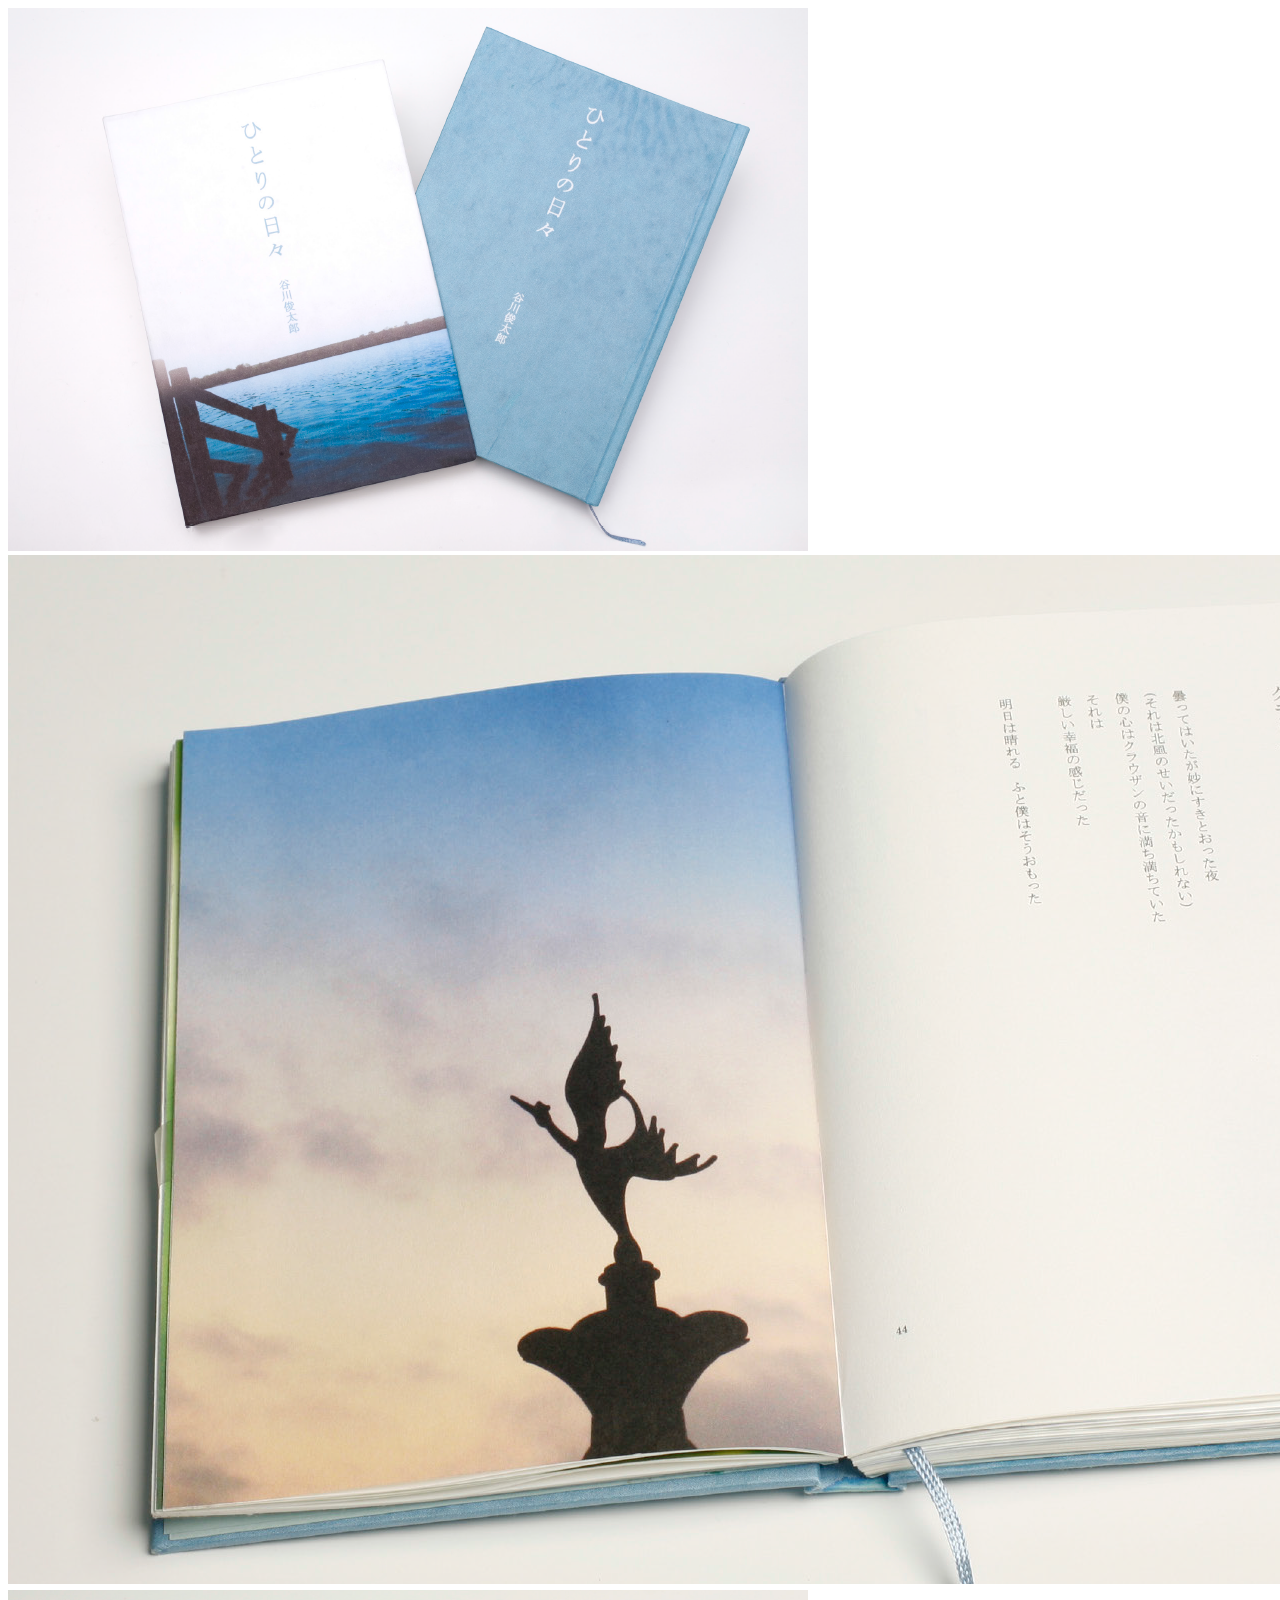
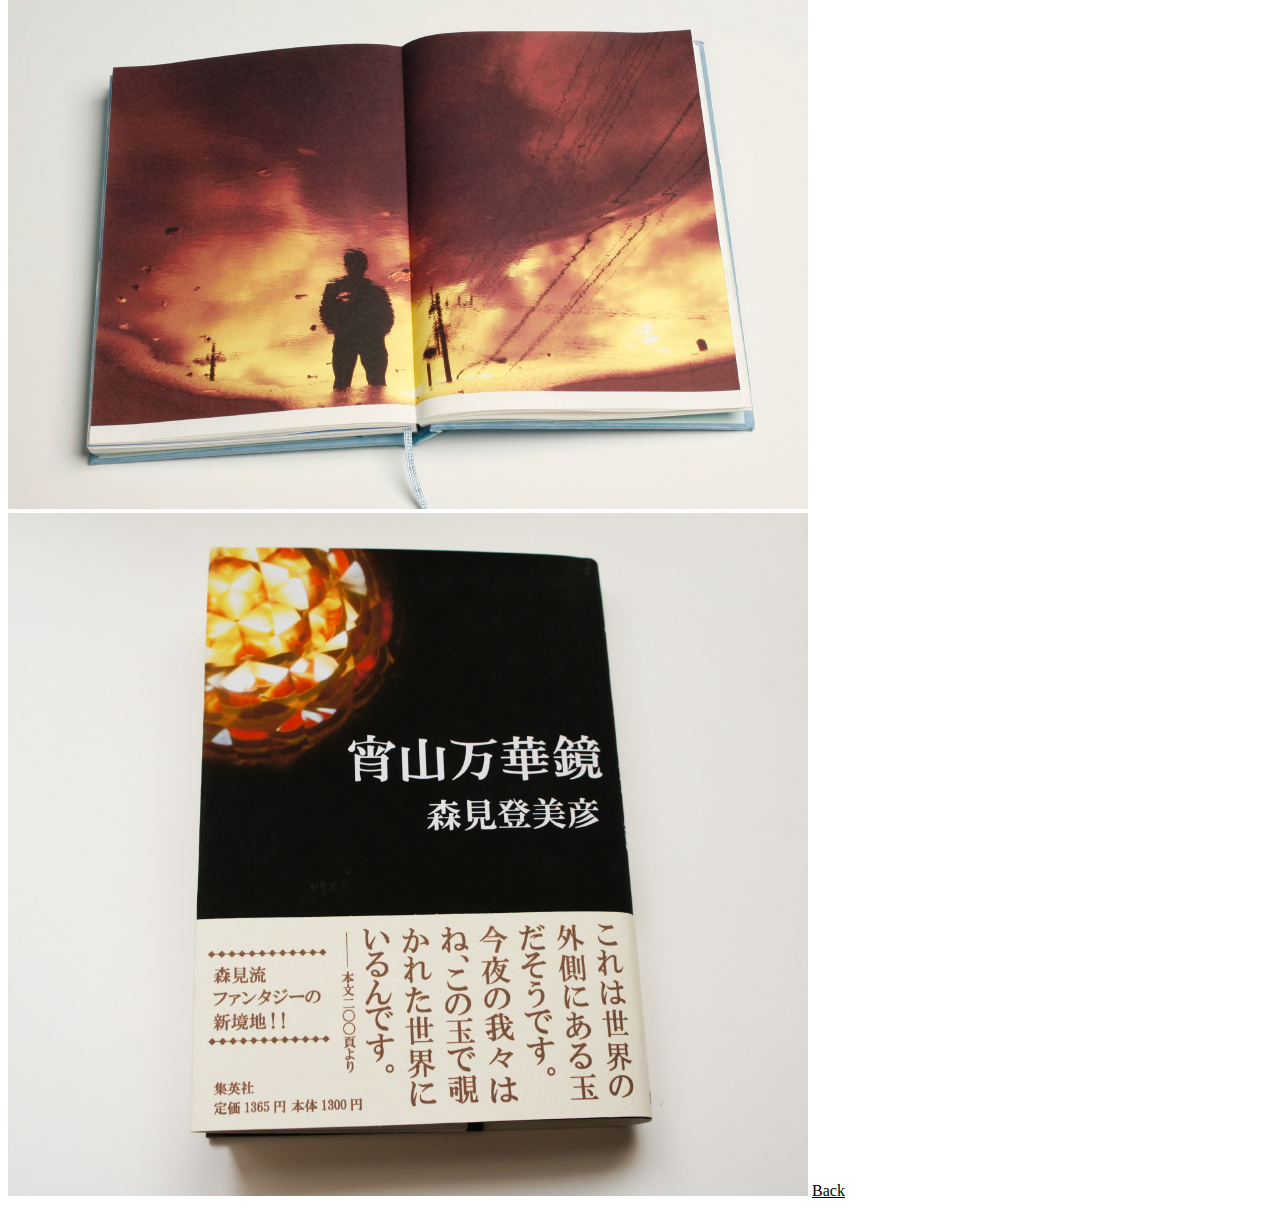
==== 1edi.html @ b9733068 "iro" ====
<!doctype html>
<html lang="ja">

<head>
<meta charset="UTF-8">
	<title>UCHIYAMA SAKI</title>
	<link rel="stylesheet" type="text/css" href="ref/css/style.css" media="all" />
	<script type="text/javascript" src="http://typesquare.com/accessor/script/typesquare.js?jWWNGq3BytY%3D" charset="utf-8"></script>
</head>

<body>
<img src="img/book/hitori.png" alt="一人の日々表紙"　/>
<img src="img/book/hitori_tori.png" alt="一人の日々_鳥"　/>
<img src="img/book/hitori_mizutamari.png" alt="一人の日々_水たまり"　/>
<img src="img/book/yoiyama.png" alt="宵山万華鏡表紙"　/>

<a href="index.html">Back</a>

</body>

</html>
---- ref/css/style.css ----
@import "_normalize";

h1{font-family:"learning-curve-dashed";
   /*font-weight: normal;*/
   font-size: 10em;
   /*font-weight: 600;*/
   margin-left: 100px;

}



h2{font-family: "新ゴ L";
   margin-left: 120px;
   margin-bottom: 0;
   
}   

ul li{list-style-type: none;
   
   font-size: 30px;
   margin-left: 80px;
   line-height: 30px;
   display: inline;
   position: inside;
   text-decoration: none;
　　
}

ul li a{line-height: 100px;
　　
}
ul li#mail{   
   font-size: 20px;
   list-style-image: url("img/mailmark.png");
   
}

address {
	display: inline;
	font-style: normal;
}

a:link{color:black;}
a:visited{color:black;}
a:hover{background-color:#a4ecee;}

a.yellow:hover{background-color:#fff700;}
a.orange:hover{background-color:#ff963a;}



.menue{font-family:"museo-sans";
	
}

/*.menue ul li #mail{list-style-type: none;
   
   font-size: 5px;
   margin-left: 80px;
   line-height: 30px;
   display: inline;
   position: inside;
   text-decoration: none;}
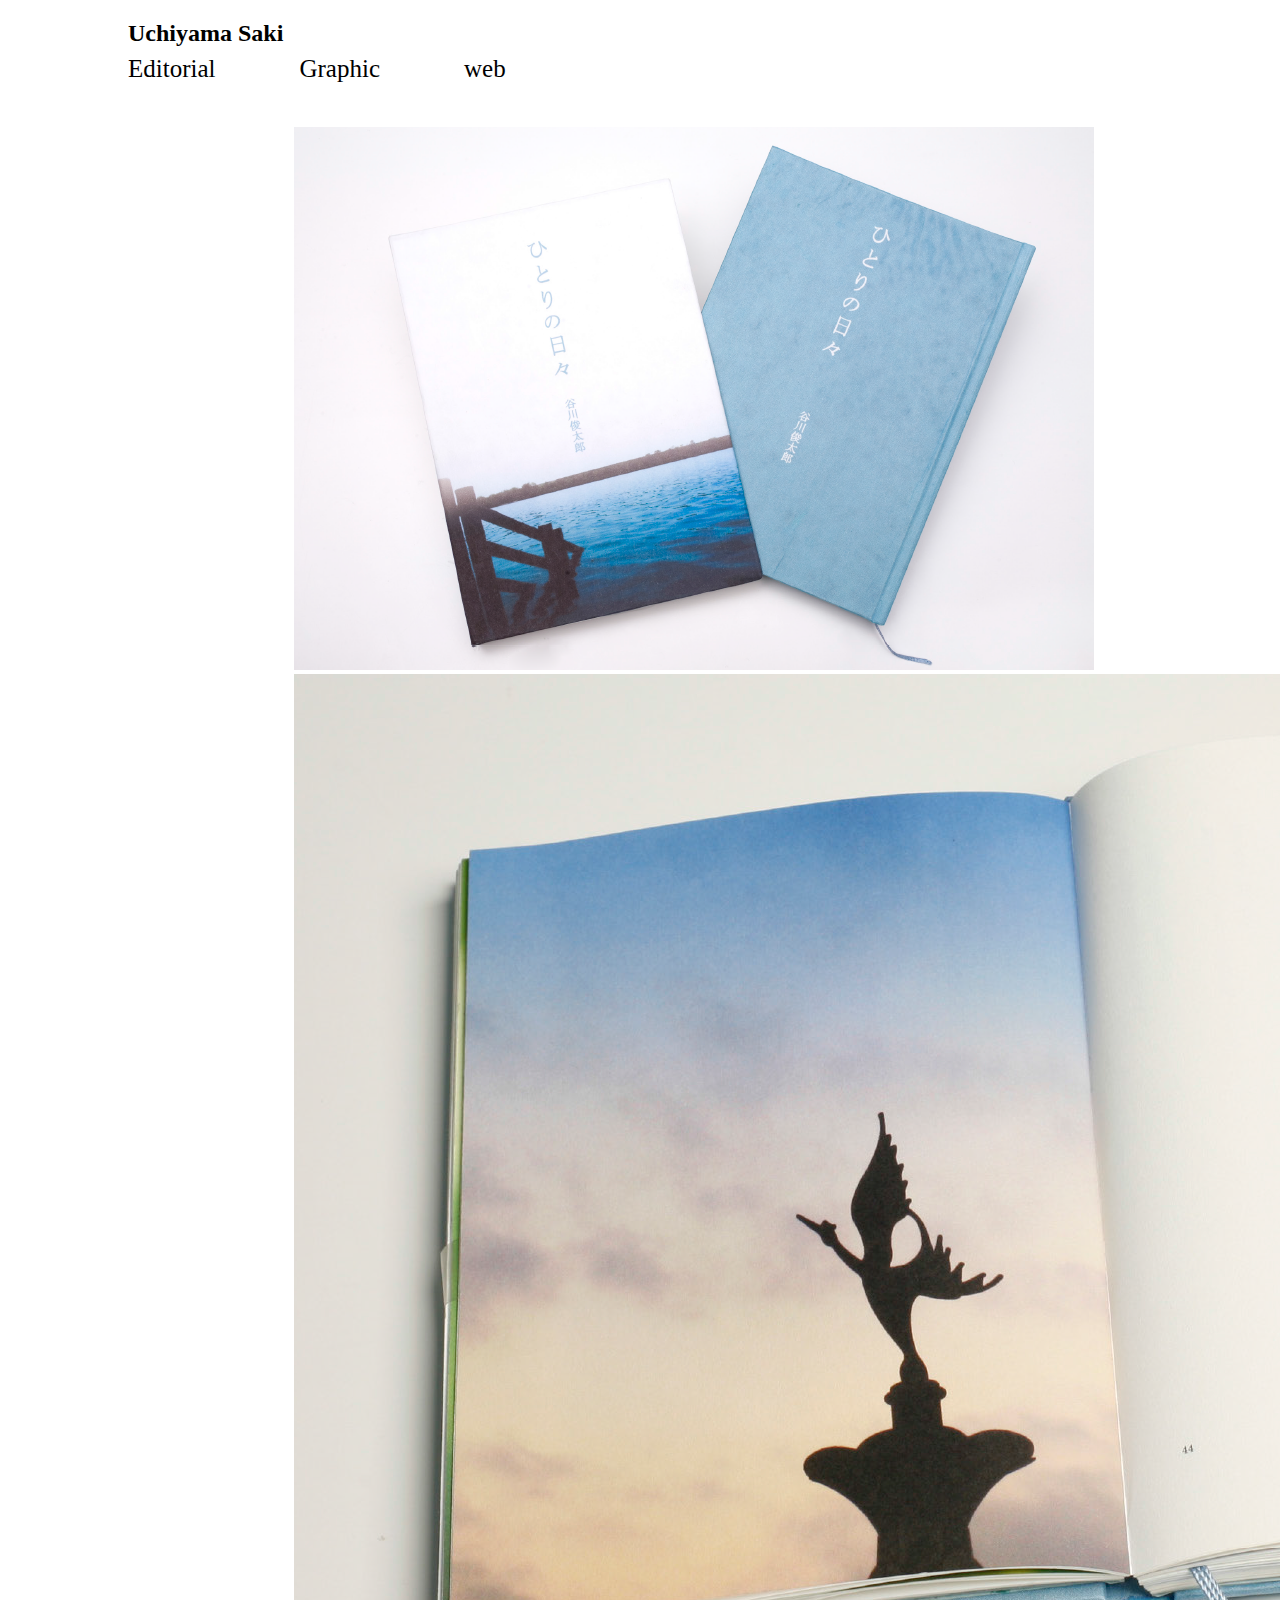
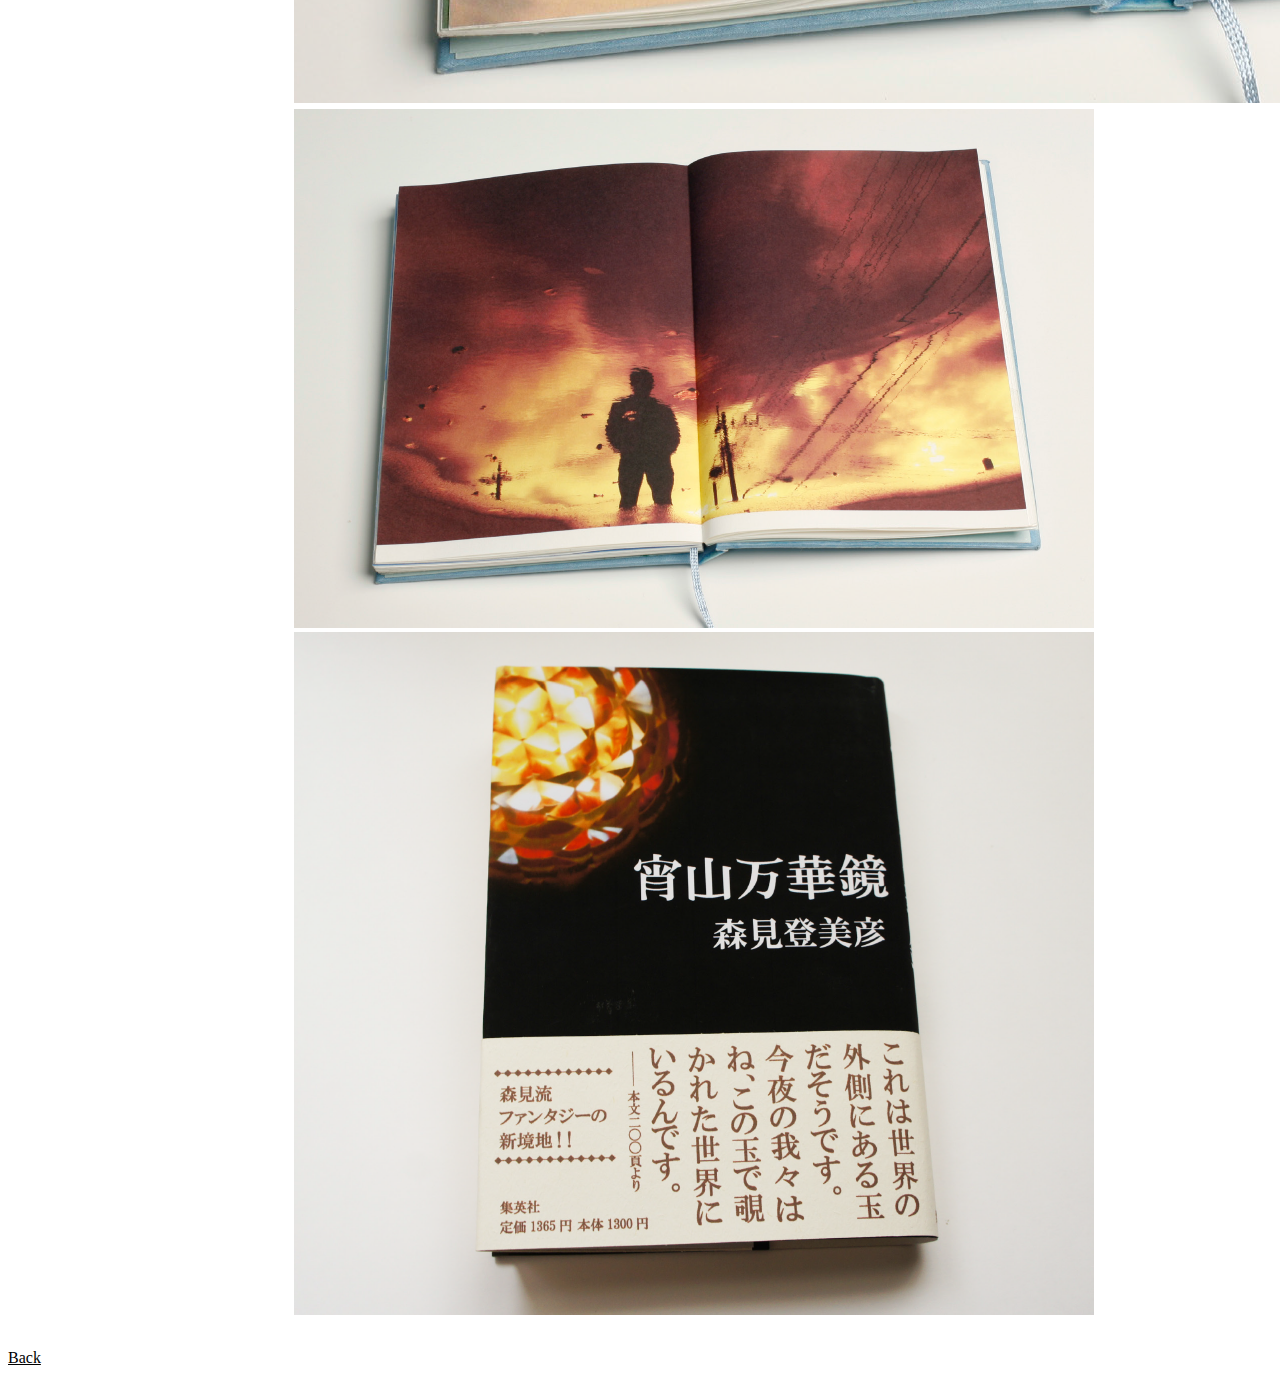
==== commit 82087326: "クラス" ====
--- a/1edi.html
+++ b/1edi.html
@@ -9,10 +9,21 @@
 </head>
 
 <body>
+<div id="sidebar"><h2>Uchiyama Saki</h2>
+	<ul>
+	<li>Editorial</li>
+	<li>Graphic</li>
+	<li>web</li>
+	</ul>
+</div>
+
+<div id="main">
 <img src="img/book/hitori.png" alt="一人の日々表紙"　/>
 <img src="img/book/hitori_tori.png" alt="一人の日々_鳥"　/>
 <img src="img/book/hitori_mizutamari.png" alt="一人の日々_水たまり"　/>
 <img src="img/book/yoiyama.png" alt="宵山万華鏡表紙"　/>
+
+</div>
 
 <a href="index.html">Back</a>
 
--- a/ref/css/style.css
+++ b/ref/css/style.css
@@ -2,25 +2,28 @@
 
 h1{font-family:"learning-curve-dashed";
    /*font-weight: normal;*/
-   font-size: 10em;
-   /*font-weight: 600;*/
-   margin-left: 100px;
+   font-size: 7em;
+   font-weight: 300px;
+   margin-top: 30px;
+   margin-bottom:-10px;
+   margin-left: 15px;
 
 }
 
-
-
-h2{font-family: "新ゴ L";
+h2{font-family: "learning-curve-dashed";
    margin-left: 120px;
    margin-bottom: 0;
    
 }   
 
+
+   
+   
 ul li{list-style-type: none;
    
-   font-size: 30px;
+   font-size: 25px;
    margin-left: 80px;
-   line-height: 30px;
+   line-height: 10px;
    display: inline;
    position: inside;
    text-decoration: none;
@@ -30,6 +33,7 @@
 ul li a{line-height: 100px;
 　　
 }
+
 ul li#mail{   
    font-size: 20px;
    list-style-image: url("img/mailmark.png");
@@ -46,21 +50,119 @@
 a:hover{background-color:#a4ecee;}
 
 a.yellow:hover{background-color:#fff700;}
-a.orange:hover{background-color:#ff963a;}
+a.pink:hover{background-color:#ff6bab;}
+a.orange:hover{background-color:#ffab00;}
+a.white:hover{none;}
 
+
+#container {}
+.contents {
+	margin: 0 auto;
+	width: 960px;
+}
+
+#edi{display:inline;
+    position: relative;
+    top: 75px;
+	left: 28px;
+}
+
+#gra{display:inline;
+    position: relative;
+    top: 75px;
+	left: 150px;
+}
+
+#web{display:inline;
+    position: relative;
+    top: 75px;
+	left: 265px;
+}
+
+ul.foot{font-family:"museo-sans";
+	position: relative;
+	left: 120px;
+	padding-left: 10px;
+	padding-right:0px;
+	
+}
+
+
+ul.ie{margin-top:10px;
+	  margin-bottom: 0px;
+}
+
+ul.ie a:hover {
+	background: none;
+}
+ul.ie a{text-decoration: none;}
+
+#ie1{display:inline;
+    position: relative;
+	top:52px;
+	left:31px;
+}
+#ie2{display:inline;
+    position: relative;
+	top:50px;
+	left:158px;
+}
+#ie3{display:inline;
+	position: relative;
+	top:52px;
+	left:285px;
+}
+
+#idyama{margin-top:0px;
+}
 
 
 .menue{font-family:"museo-sans";
 	
 }
 
-/*.menue ul li #mail{list-style-type: none;
-   
-   font-size: 5px;
-   margin-left: 80px;
-   line-height: 30px;
-   display: inline;
-   position: inside;
-   text-decoration: none;}
+
+ul.foot{font-family:"museo-sans";
+	text-decoration: none;
+	
+	}
+	
+ul.foot a{text-decoration: none;
+}
+
+.copy{font-size:15px;
+	display:inline;
+}
 
 
+.hitori1{margin:0　0　50px　0;
+	 
+}
+
+a.facebook{font-size: 20px;
+     
+}
+a.facebook:hover{background-color:#ffffff;
+	
+}
+
+
+
+   
+---------------------------------------------
+#sidebar{position: fixed;
+	width: 256px;
+	text-align: left;
+	height: 100%;
+	top: 0;
+    left: 0;
+    padding-top: 30px;
+}
+    
+    
+#main{margin-left: 256px;
+	padding: 30px;
+	
+}
+
+
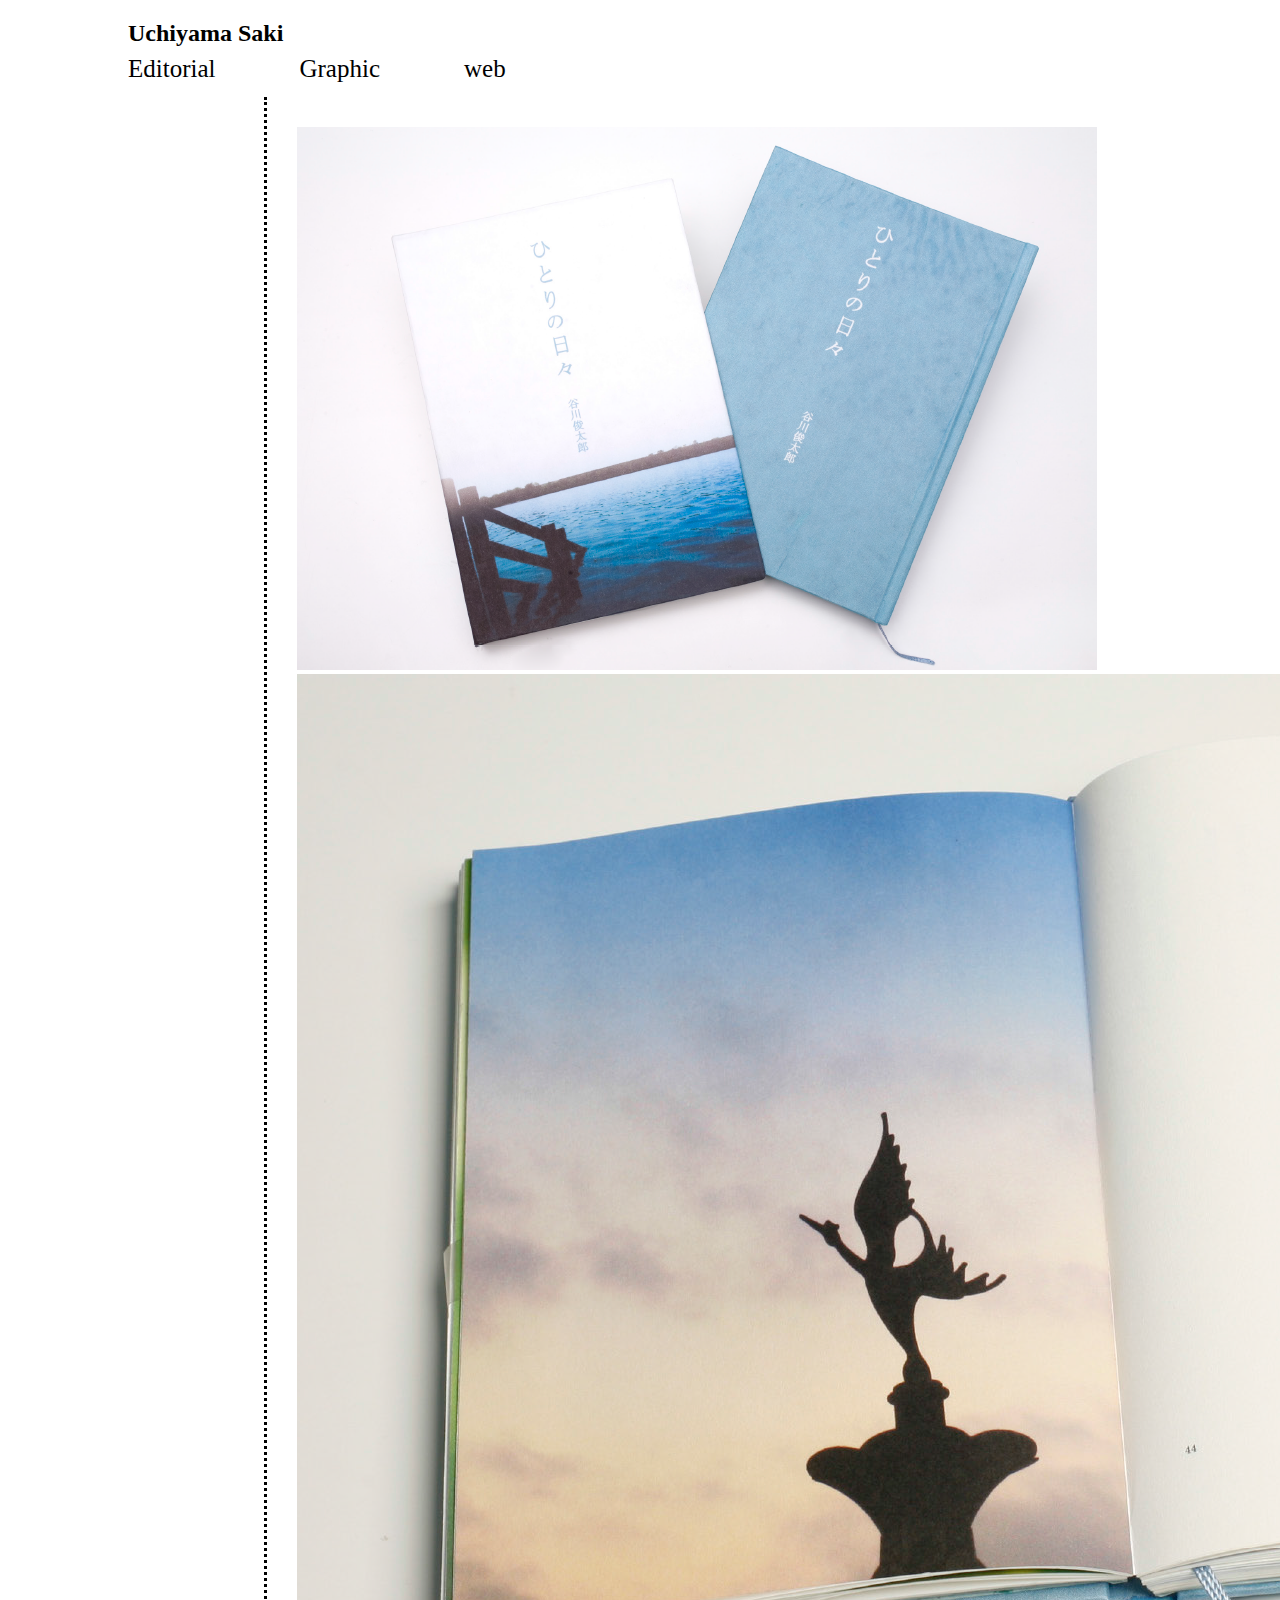
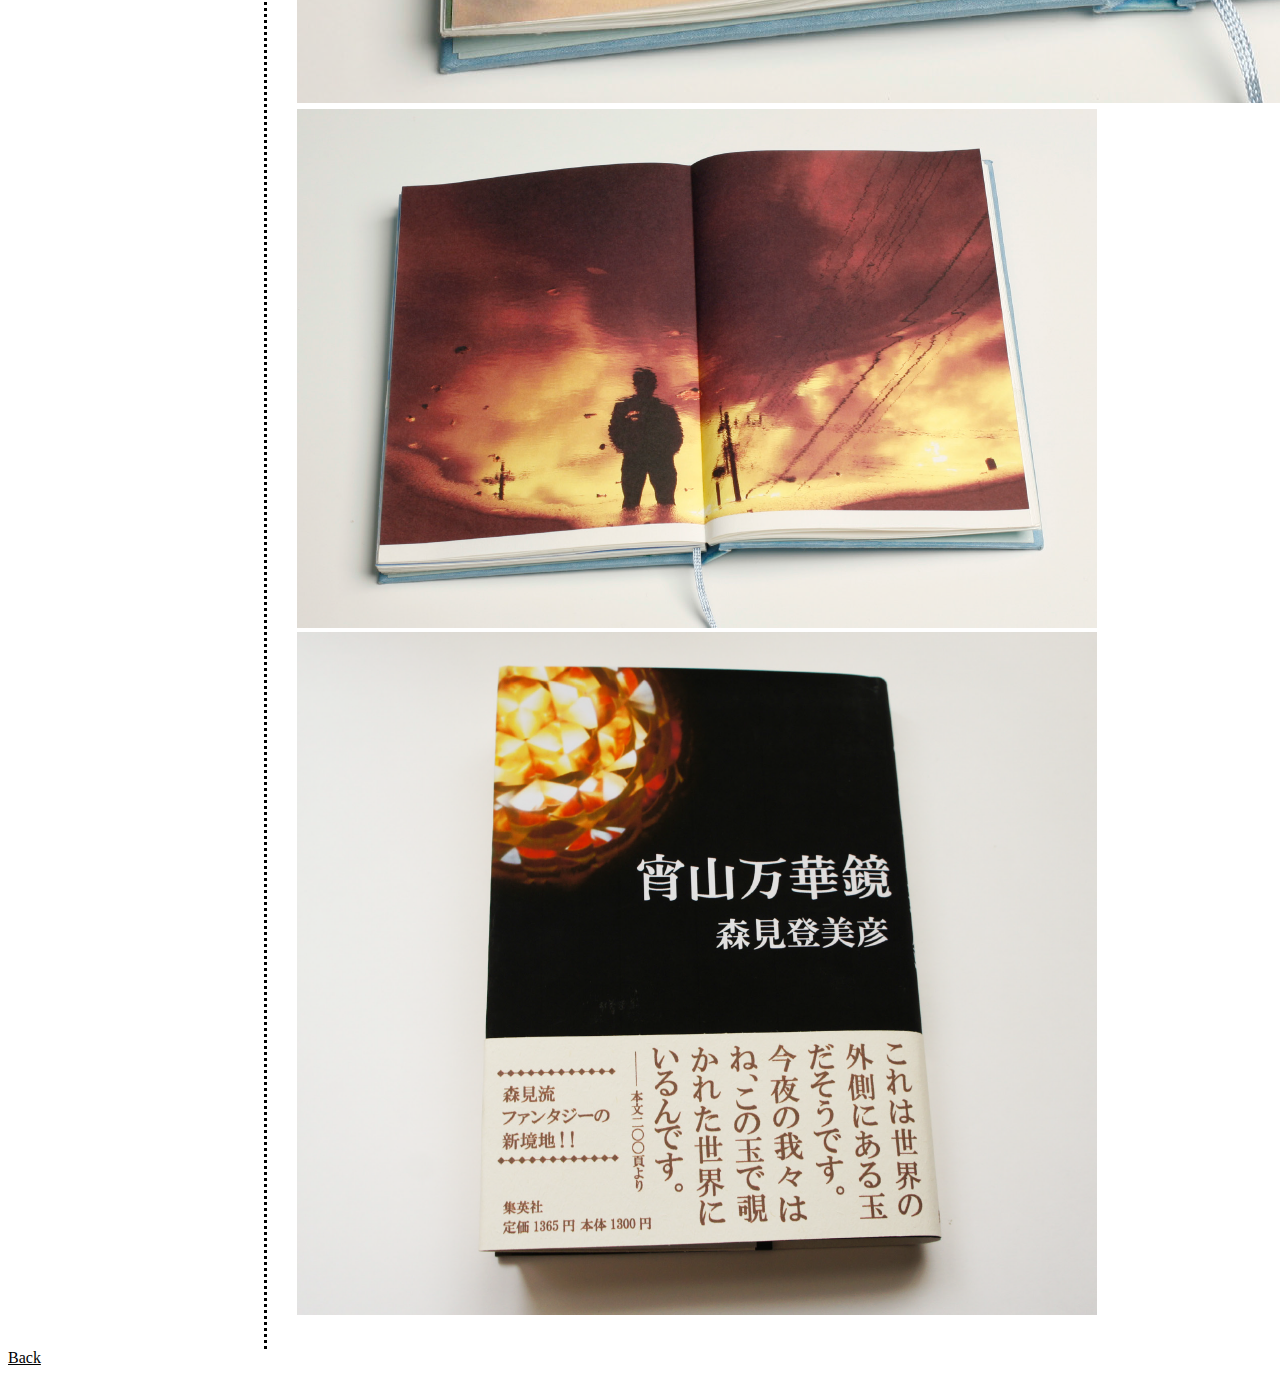
==== commit ad0f278c: "点線" ====
--- a/1edi.html
+++ b/1edi.html
@@ -9,8 +9,9 @@
 </head>
 
 <body>
-<div id="sidebar"><h2>Uchiyama Saki</h2>
-	<ul>
+<div id="sidebar">
+	<h2>Uchiyama Saki</h2>
+	<ul id="contents">
 	<li>Editorial</li>
 	<li>Graphic</li>
 	<li>web</li>
--- a/ref/css/style.css
+++ b/ref/css/style.css
@@ -146,6 +146,7 @@
 	
 }
 
+ul#contents{displaay:block;}
 
 
    
@@ -162,6 +163,7 @@
     
 #main{margin-left: 256px;
 	padding: 30px;
+	border-left-style:dotted;
 	
 }
 
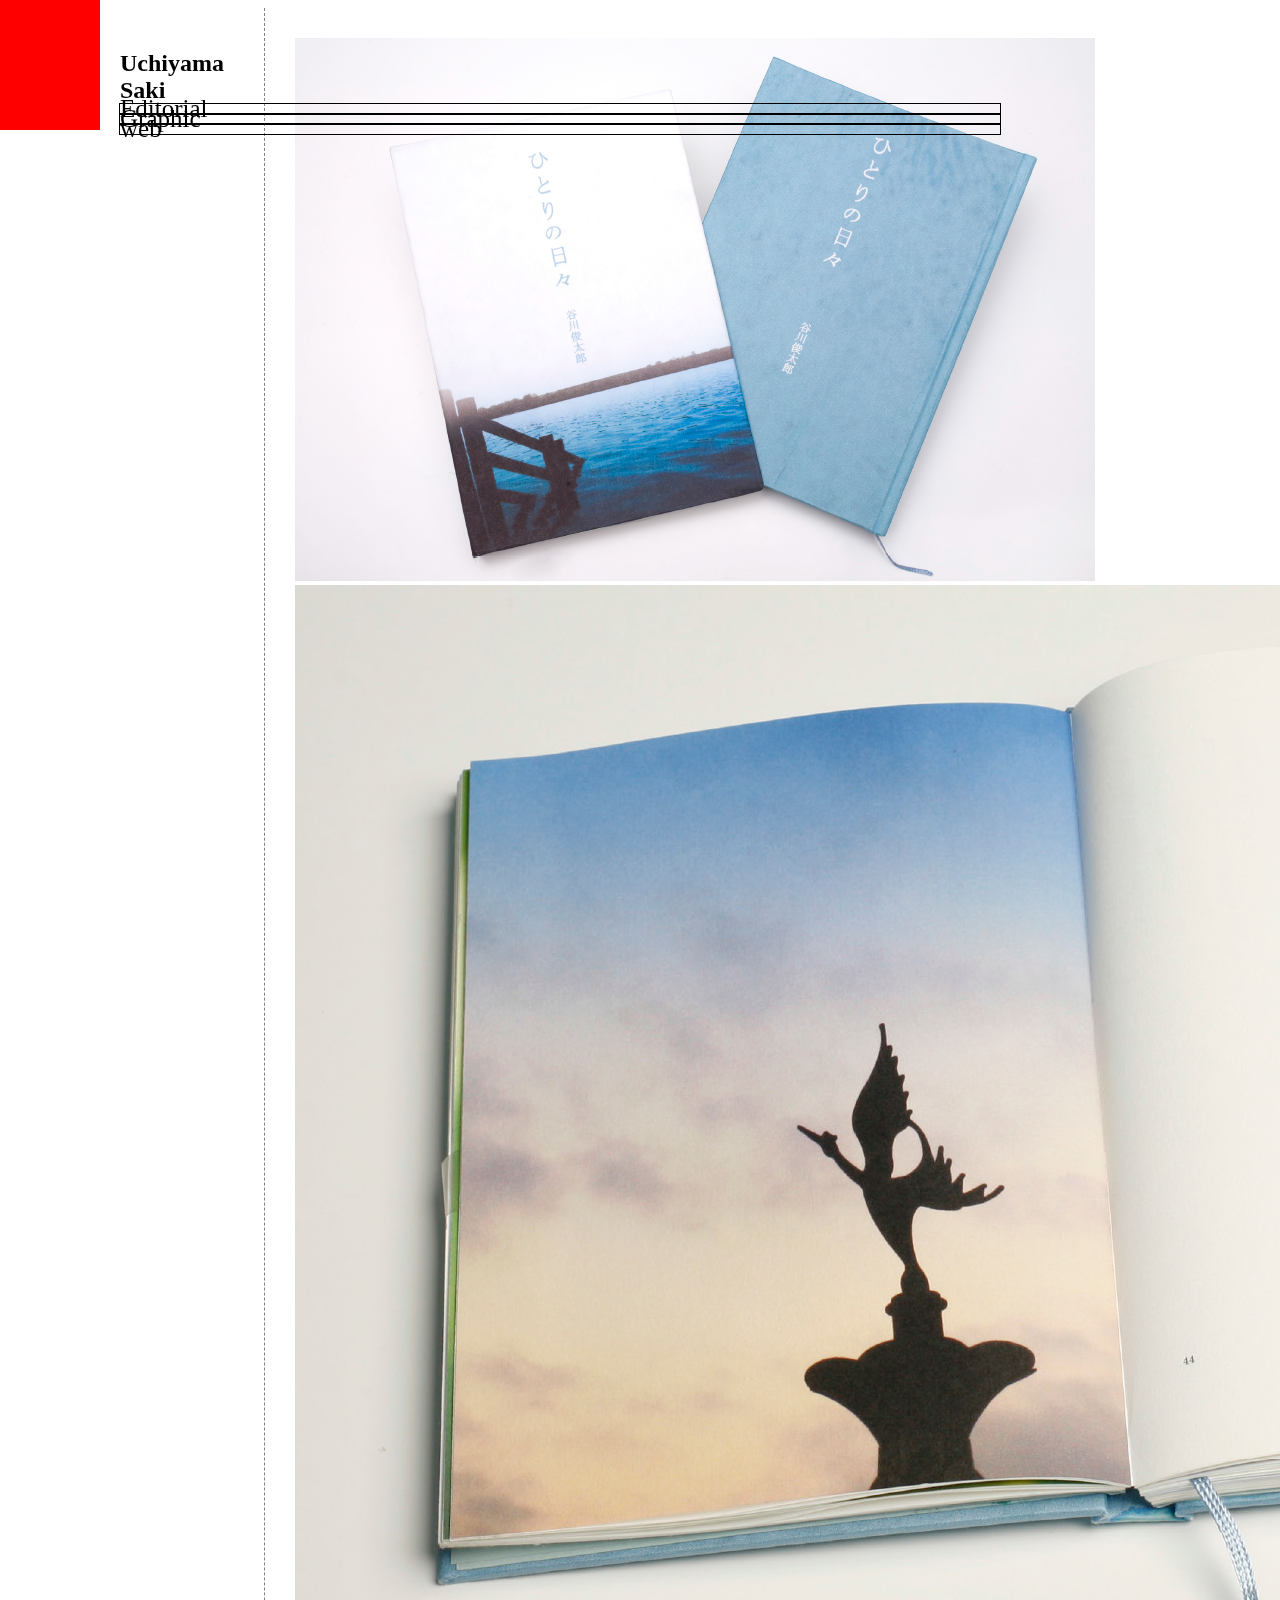
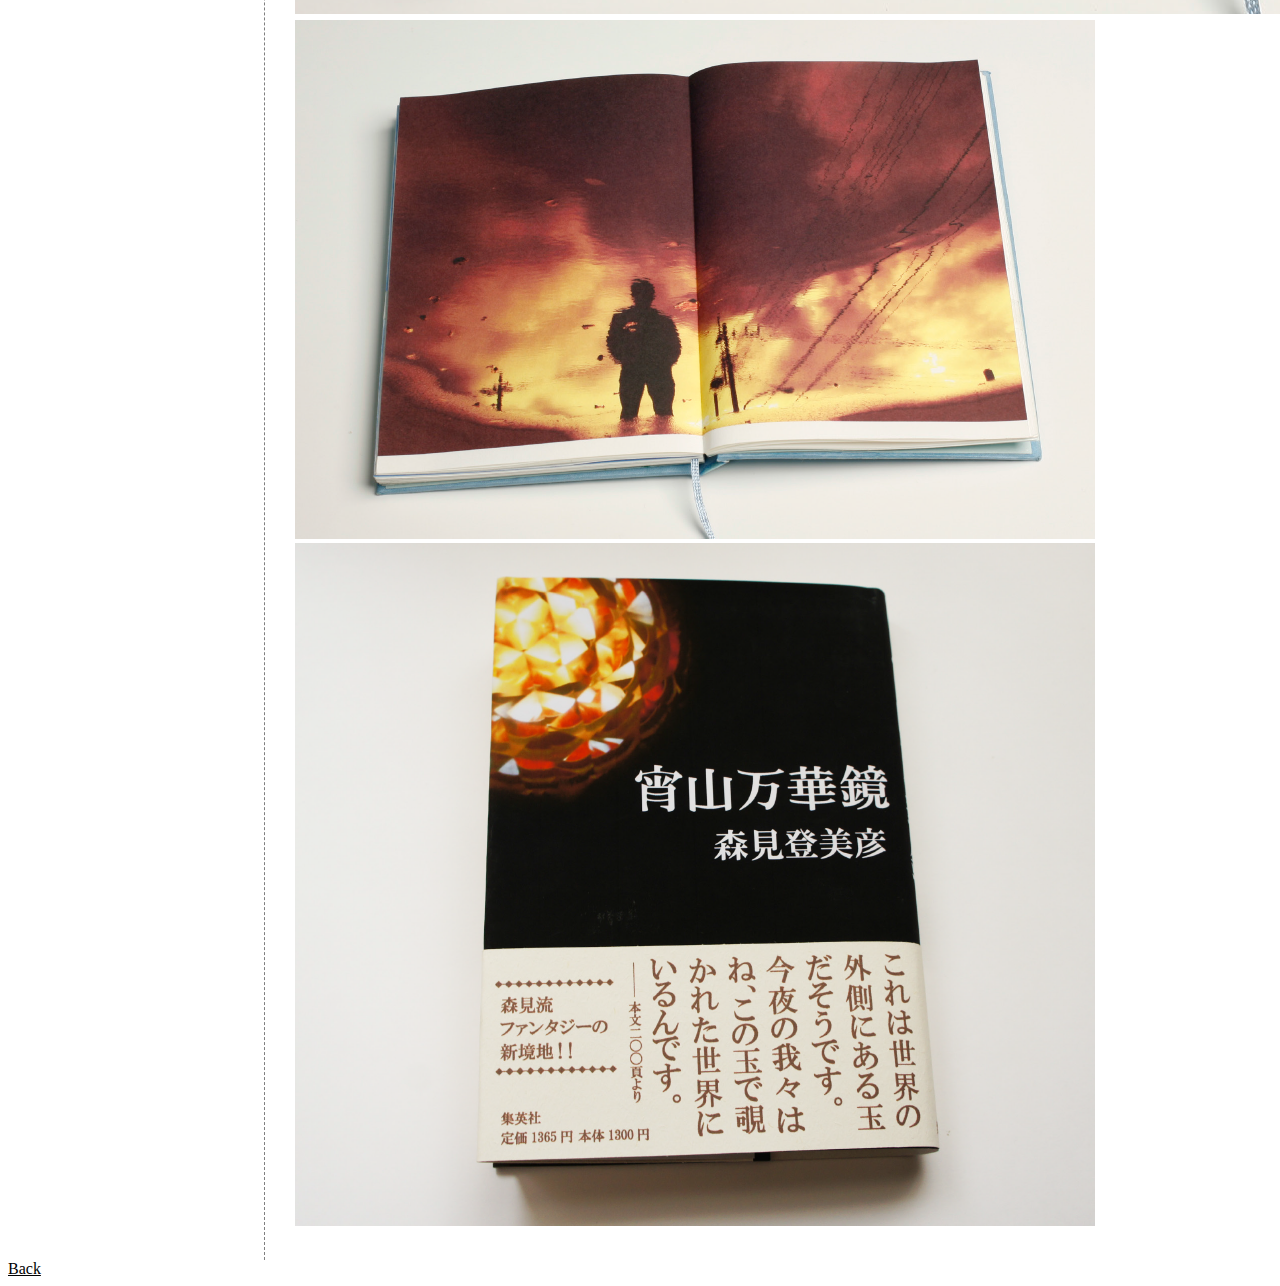
==== commit 90bbf8e5: "title size" ====
--- a/1edi.html
+++ b/1edi.html
@@ -9,16 +9,16 @@
 </head>
 
 <body>
-<div id="sidebar">
+<div class="sidebar">
 	<h2>Uchiyama Saki</h2>
-	<ul id="contents">
+	<ul class="contents">
 	<li>Editorial</li>
 	<li>Graphic</li>
 	<li>web</li>
 	</ul>
 </div>
 
-<div id="main">
+<div class="main">
 <img src="img/book/hitori.png" alt="一人の日々表紙"　/>
 <img src="img/book/hitori_tori.png" alt="一人の日々_鳥"　/>
 <img src="img/book/hitori_mizutamari.png" alt="一人の日々_水たまり"　/>
--- a/ref/css/style.css
+++ b/ref/css/style.css
@@ -3,7 +3,7 @@
 h1{font-family:"learning-curve-dashed";
    /*font-weight: normal;*/
    font-size: 7em;
-   font-weight: 300px;
+   font-weight: 200px;
    margin-top: 30px;
    margin-bottom:-10px;
    margin-left: 15px;
@@ -27,11 +27,10 @@
    display: inline;
    position: inside;
    text-decoration: none;
-　　
 }
 
 ul li a{line-height: 100px;
-　　
+
 }
 
 ul li#mail{   
@@ -135,7 +134,7 @@
 }
 
 
-.hitori1{margin:0　0　50px　0;
+.hitori1{margin:0 0 50px 0;
 	 
 }
 
@@ -146,25 +145,32 @@
 	
 }
 
-ul#contents{displaay:block;}
+.contents li{display:list-item;	outline: 1px solid black;
+}
 
 
    
----------------------------------------------
-#sidebar{position: fixed;
+/*---------------------------------------------*/
+.sidebar{
+	
+	position: fixed;
 	width: 256px;
 	text-align: left;
 	height: 100%;
 	top: 0;
     left: 0;
     padding-top: 30px;
+    background-color: red;
+    width: 100px;
+    height: 100px;
 }
     
     
-#main{margin-left: 256px;
+.main{margin-left: 256px;
 	padding: 30px;
-	border-left-style:dotted;
-	
+	border-left-style:dashed ;
+	border-left-color:gray;
+	border-left-width: 1px;
 }
 
 
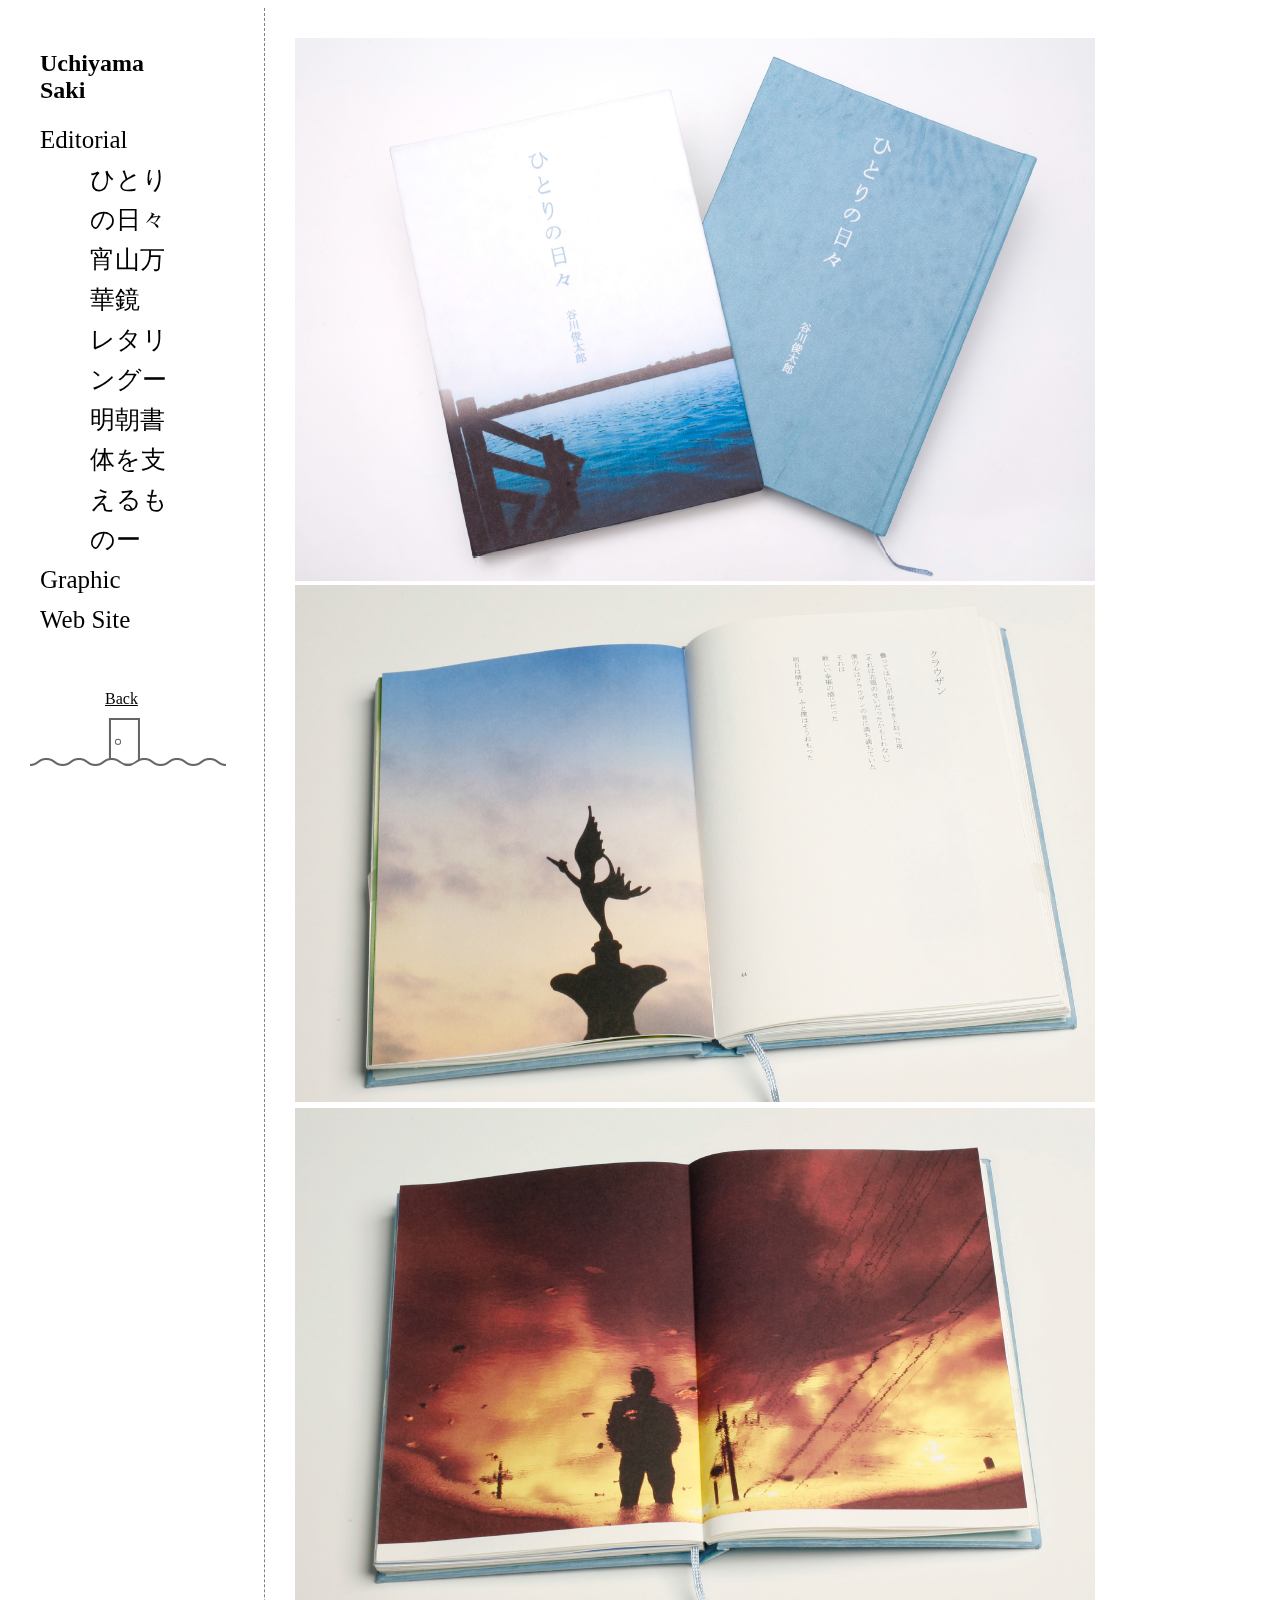
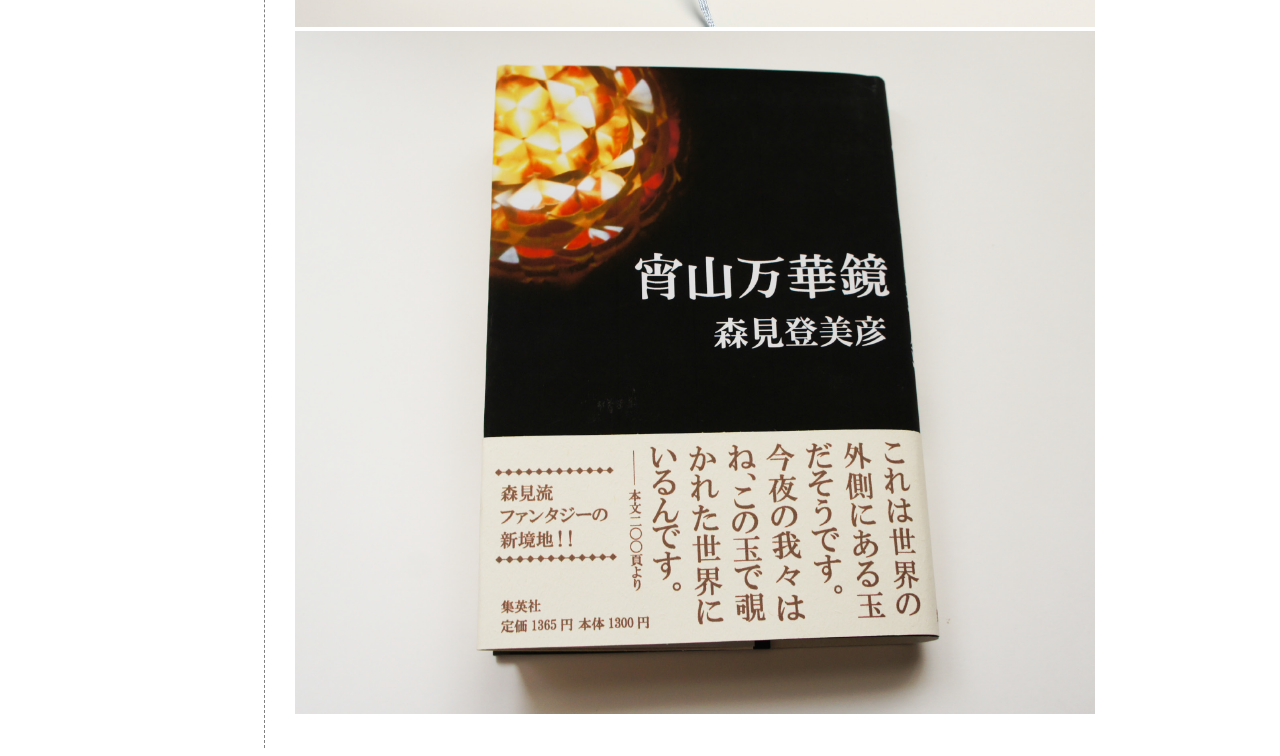
==== commit 1c9d7959: "menu" ====
--- a/1edi.html
+++ b/1edi.html
@@ -11,22 +11,35 @@
 <body>
 <div class="sidebar">
 	<h2>Uchiyama Saki</h2>
-	<ul class="contents">
-	<li>Editorial</li>
+	<ul class="contents2">
+	<li>Editorial
+	    <ul class="edi">
+	    <li>ひとりの日々</li>
+	    <li>宵山万華鏡</li>
+	    <li>レタリング<span>ー明朝書体を支えるものー</span></li>
+	    </ul>
+	</li>
 	<li>Graphic</li>
-	<li>web</li>
+	<li>Web Site</li>
 	</ul>
+
+	<div id="back">
+	<div id="b"><a href="index.html">Back</a></div>
+	
+	<div id="doa"><a href="index.html"></a></div>
+	</div>
+
 </div>
 
 <div class="main">
-<img src="img/book/hitori.png" alt="一人の日々表紙"　/>
-<img src="img/book/hitori_tori.png" alt="一人の日々_鳥"　/>
-<img src="img/book/hitori_mizutamari.png" alt="一人の日々_水たまり"　/>
-<img src="img/book/yoiyama.png" alt="宵山万華鏡表紙"　/>
+<img src="img/book/hitori.png" alt="一人の日々表紙"/>
+<img src="img/book/hitori_tori.png" alt="一人の日々_鳥"/>
+<img src="img/book/hitori_mizutamari.png" alt="一人の日々_水たまり"/>
+<img src="img/book/yoiyama.png" alt="宵山万華鏡表紙"/>
 
 </div>
 
-<a href="index.html">Back</a>
+
 
 </body>
 
--- a/ref/css/style.css
+++ b/ref/css/style.css
@@ -3,7 +3,7 @@
 h1{font-family:"learning-curve-dashed";
    /*font-weight: normal;*/
    font-size: 7em;
-   font-weight: 200px;
+   font-weight: 500px;
    margin-top: 30px;
    margin-bottom:-10px;
    margin-left: 15px;
@@ -25,7 +25,7 @@
    margin-left: 80px;
    line-height: 10px;
    display: inline;
-   position: inside;
+   /*position: inside;*/
    text-decoration: none;
 }
 
@@ -51,7 +51,7 @@
 a.yellow:hover{background-color:#fff700;}
 a.pink:hover{background-color:#ff6bab;}
 a.orange:hover{background-color:#ffab00;}
-a.white:hover{none;}
+/*a.white:hover{background-color:none;}*/
 
 
 #container {}
@@ -145,9 +145,26 @@
 	
 }
 
-.contents li{display:list-item;	outline: 1px solid black;
-}
-
+.contents2 li{display:list-item;
+	line-height: 40px;
+	
+	
+}
+
+ul .edi{
+	font-size: 9px;
+	margin-left: -70px;
+	
+}
+
+#back{margin-left:110px;
+	margin-top: 50px;
+}
+
+#b{display: block;
+	margin-left:75px;
+	margin-bottom: 10px
+}
 
    
 /*---------------------------------------------*/
@@ -158,11 +175,10 @@
 	text-align: left;
 	height: 100%;
 	top: 0;
-    left: 0;
+    left: -80px;
     padding-top: 30px;
-    background-color: red;
-    width: 100px;
-    height: 100px;
+         /*width: 100px;
+    height: 100px;*/
 }
     
     
@@ -173,4 +189,24 @@
 	border-left-width: 1px;
 }
 
-
+#doa a {
+    display: block;
+    background-repeat: no-repeat;
+    overflow: hidden;
+    height:60px;
+    width: 196px;
+    background-image:url(../../img/work/back1.png);
+    padding-top: 30px;
+    text-align: center;
+    
+}
+
+ 
+#doa a:hover {
+
+    background-image: url(../../img/work/back2.png);
+    background-color: transparent;
+
+}
+
+
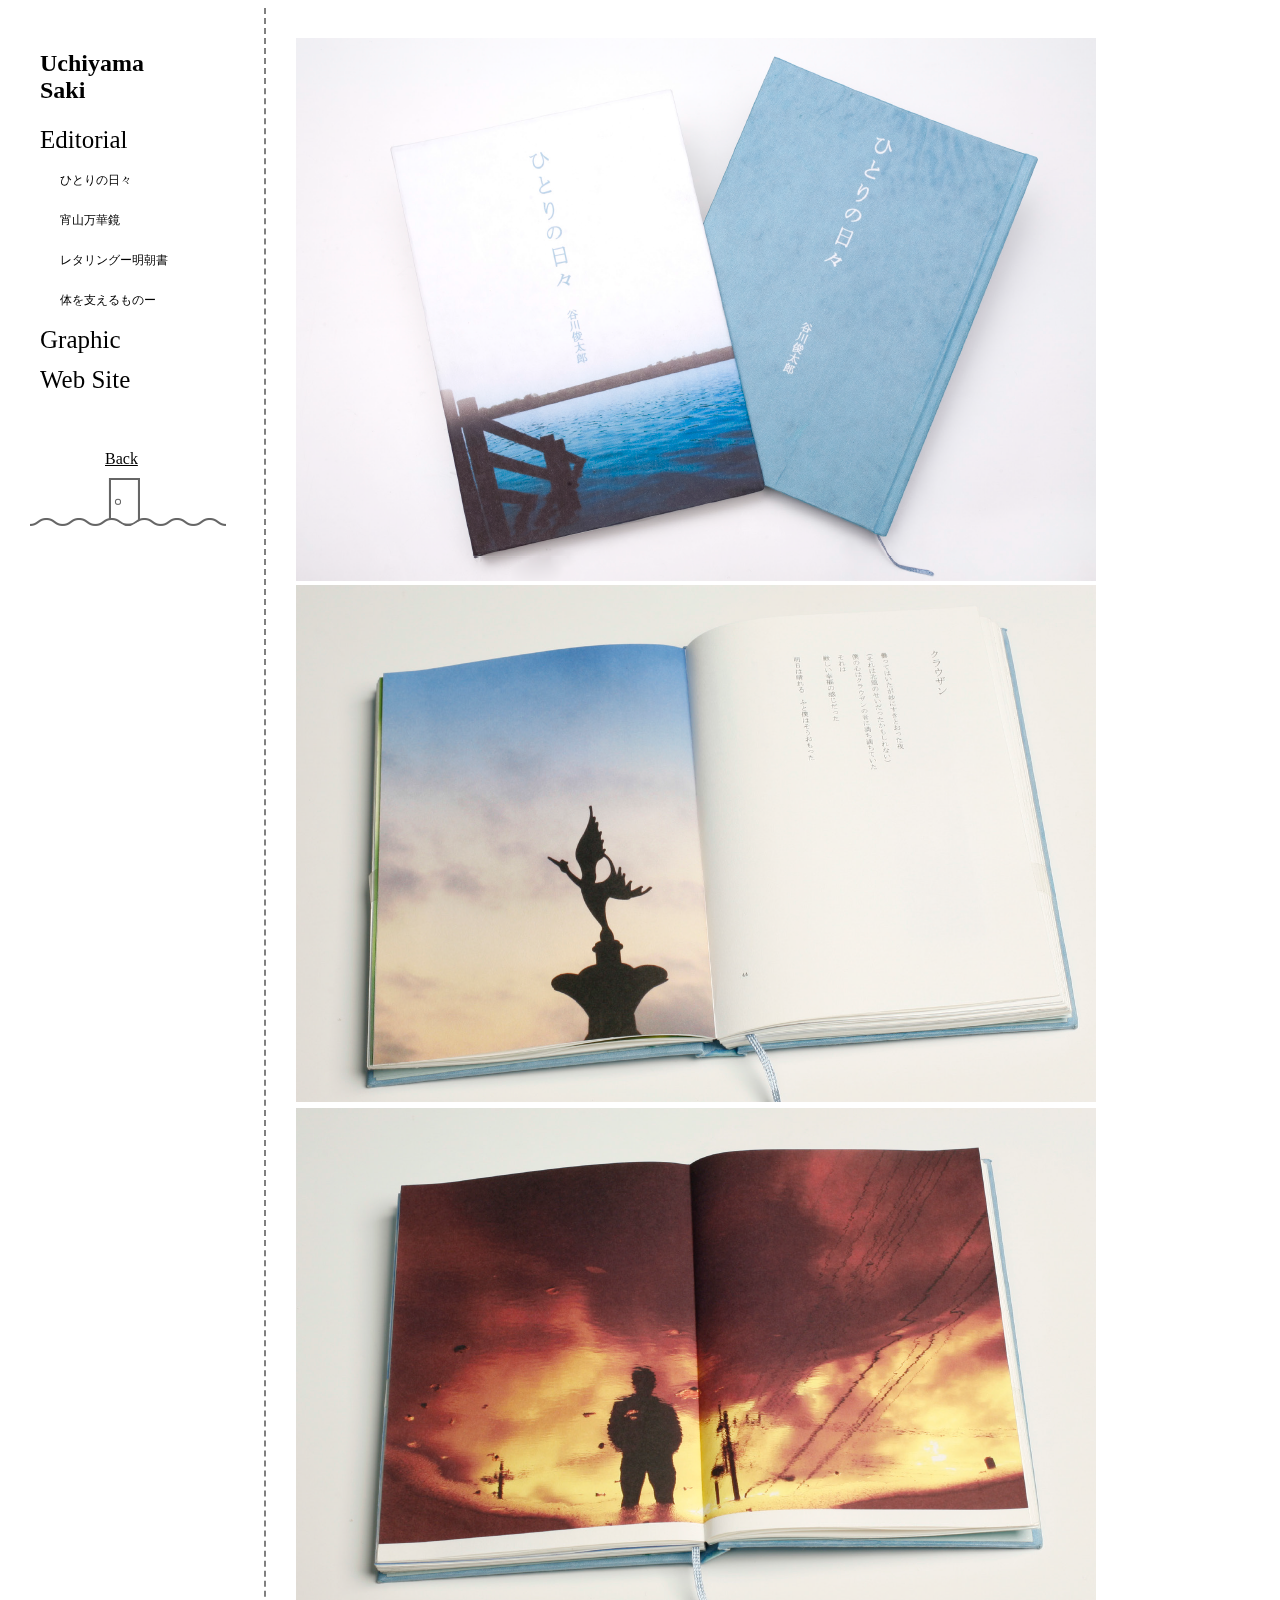
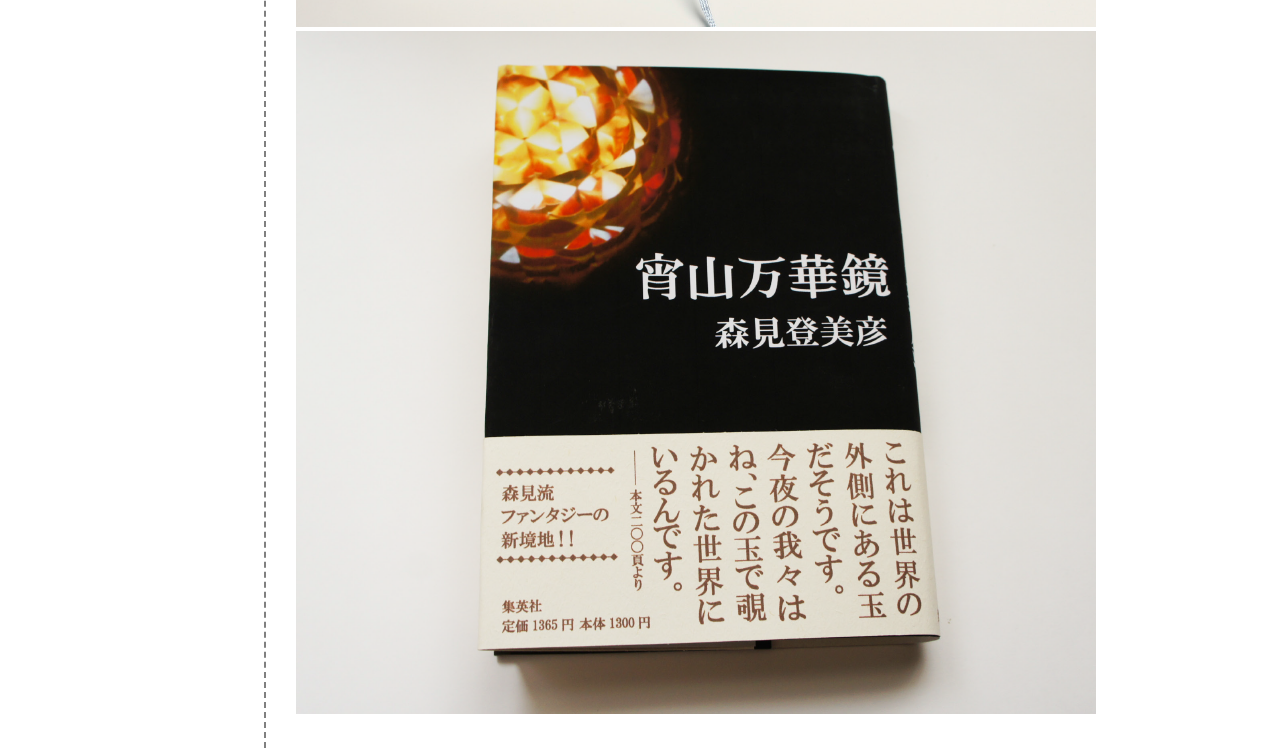
==== commit 3a62c226: "l" ====
--- a/1edi.html
+++ b/1edi.html
@@ -6,6 +6,9 @@
 	<title>UCHIYAMA SAKI</title>
 	<link rel="stylesheet" type="text/css" href="ref/css/style.css" media="all" />
 	<script type="text/javascript" src="http://typesquare.com/accessor/script/typesquare.js?jWWNGq3BytY%3D" charset="utf-8"></script>
+	<script type="text/javascript" src="http://use.typekit.com/cmx7wqj.js"></script>
+<script type="text/javascript">try{Typekit.load();}catch(e){}</script>
+
 </head>
 
 <body>
--- a/ref/css/style.css
+++ b/ref/css/style.css
@@ -153,8 +153,12 @@
 
 ul .edi{
 	font-size: 9px;
-	margin-left: -70px;
-	
+	margin-left: -100px;
+	
+}
+
+ul .edi li{
+	font-size: 12px;
 }
 
 #back{margin-left:110px;
@@ -163,7 +167,13 @@
 
 #b{display: block;
 	margin-left:75px;
-	margin-bottom: 10px
+	margin-bottom: 10px;
+	text-decoration: none;
+}
+
+#b a:hover{
+	background-image: url(../../img/work/back2.png);
+    background-color: transparent;
 }
 
    
@@ -186,13 +196,13 @@
 	padding: 30px;
 	border-left-style:dashed ;
 	border-left-color:gray;
-	border-left-width: 1px;
+	border-left-width: 2px;
 }
 
 #doa a {
     display: block;
     background-repeat: no-repeat;
-    overflow: hidden;
+    overflow: visible;
     height:60px;
     width: 196px;
     background-image:url(../../img/work/back1.png);
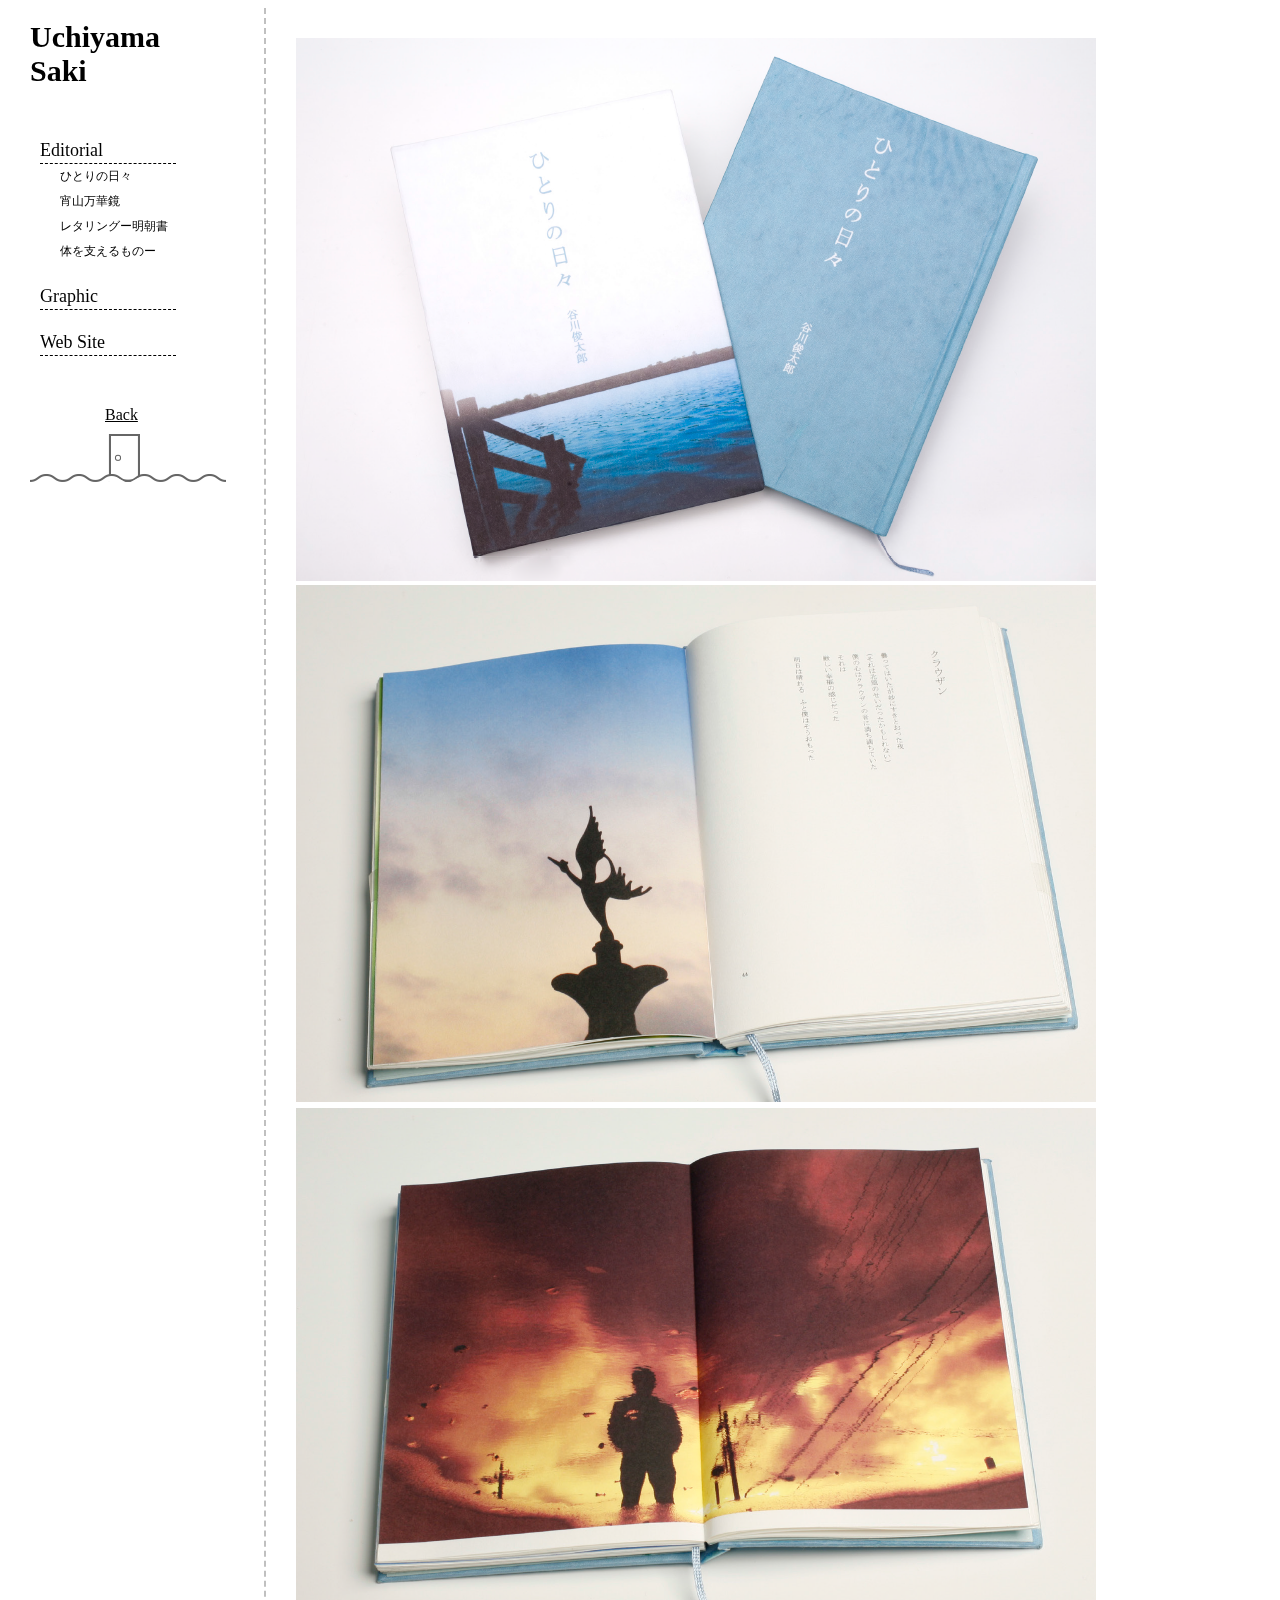
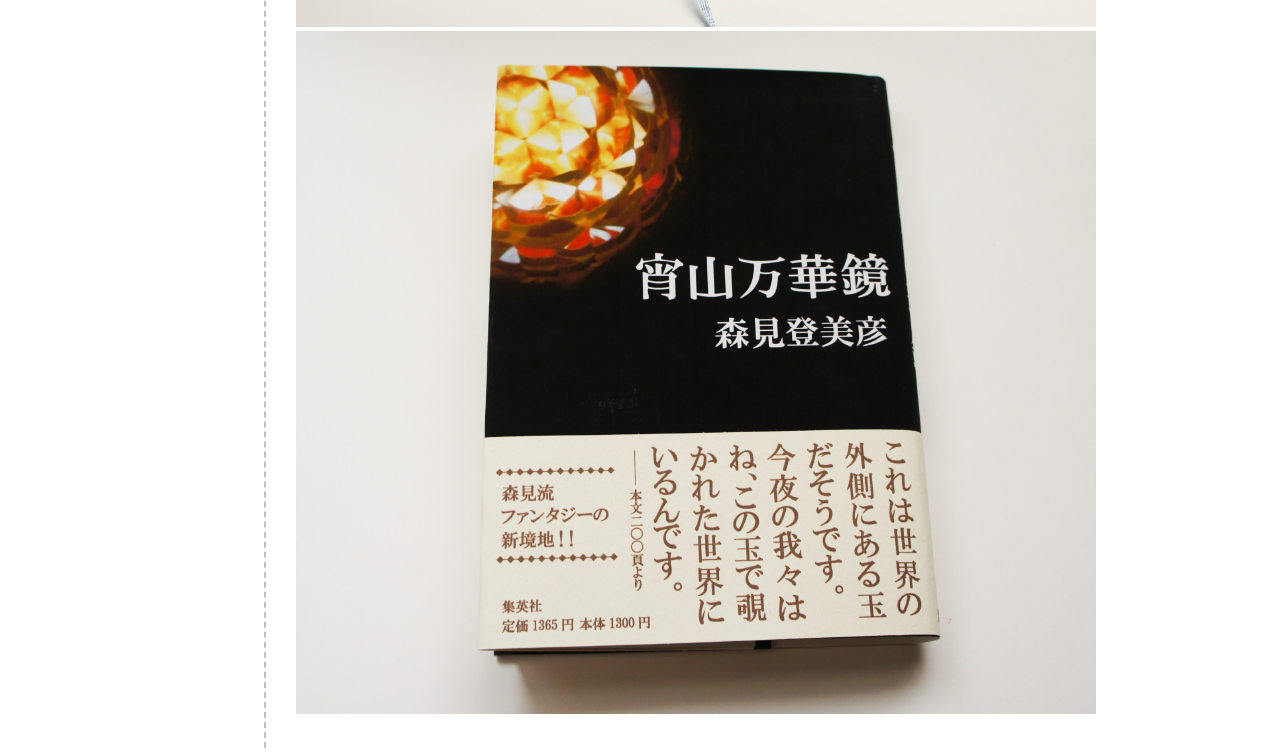
==== commit e172fb88: "うぇbふぉんと" ====
--- a/1edi.html
+++ b/1edi.html
@@ -15,15 +15,16 @@
 <div class="sidebar">
 	<h2>Uchiyama Saki</h2>
 	<ul class="contents2">
-	<li>Editorial
+	
+	<li class="aki"><div class="sen">Editorial</div>
 	    <ul class="edi">
 	    <li>ひとりの日々</li>
 	    <li>宵山万華鏡</li>
 	    <li>レタリング<span>ー明朝書体を支えるものー</span></li>
 	    </ul>
 	</li>
-	<li>Graphic</li>
-	<li>Web Site</li>
+	<li class="aki"><div class="sen">Graphic</div></li>
+	<li class="aki"><div class="sen">Web Site</div></li>
 	</ul>
 
 	<div id="back">
--- a/ref/css/style.css
+++ b/ref/css/style.css
@@ -11,8 +11,10 @@
 }
 
 h2{font-family: "learning-curve-dashed";
-   margin-left: 120px;
-   margin-bottom: 0;
+   font-size: 30px;
+   margin-left: 110px;
+   margin-bottom: 50px;
+   margin-top: -10px;
    
 }   
 
@@ -145,36 +147,6 @@
 	
 }
 
-.contents2 li{display:list-item;
-	line-height: 40px;
-	
-	
-}
-
-ul .edi{
-	font-size: 9px;
-	margin-left: -100px;
-	
-}
-
-ul .edi li{
-	font-size: 12px;
-}
-
-#back{margin-left:110px;
-	margin-top: 50px;
-}
-
-#b{display: block;
-	margin-left:75px;
-	margin-bottom: 10px;
-	text-decoration: none;
-}
-
-#b a:hover{
-	background-image: url(../../img/work/back2.png);
-    background-color: transparent;
-}
 
    
 /*---------------------------------------------*/
@@ -195,7 +167,7 @@
 .main{margin-left: 256px;
 	padding: 30px;
 	border-left-style:dashed ;
-	border-left-color:gray;
+	border-left-color:silver;
 	border-left-width: 2px;
 }
 
@@ -219,4 +191,44 @@
 
 }
 
-
+.contents2 li{display:list-item;
+	line-height:25px;
+	font-size:18px;
+	
+	
+}
+
+ul .edi{
+	font-size: 10px;
+	margin-left: -100px;
+	
+	
+}
+
+ul .edi li{
+	font-size: 12px;
+}
+
+#back{margin-left:110px;
+	margin-top: 50px;
+}
+
+#b{display: block;
+	margin-left:75px;
+	margin-bottom: 10px;
+	text-decoration: none;
+}
+
+#b a:hover{
+	background-image: url(../../img/work/back2.png);
+    background-color: transparent;
+}
+
+.aki{margin-bottom:20px;
+	
+}
+
+.sen{border-bottom-style: dashed;
+	border-bottom-width:1px;
+}
+
